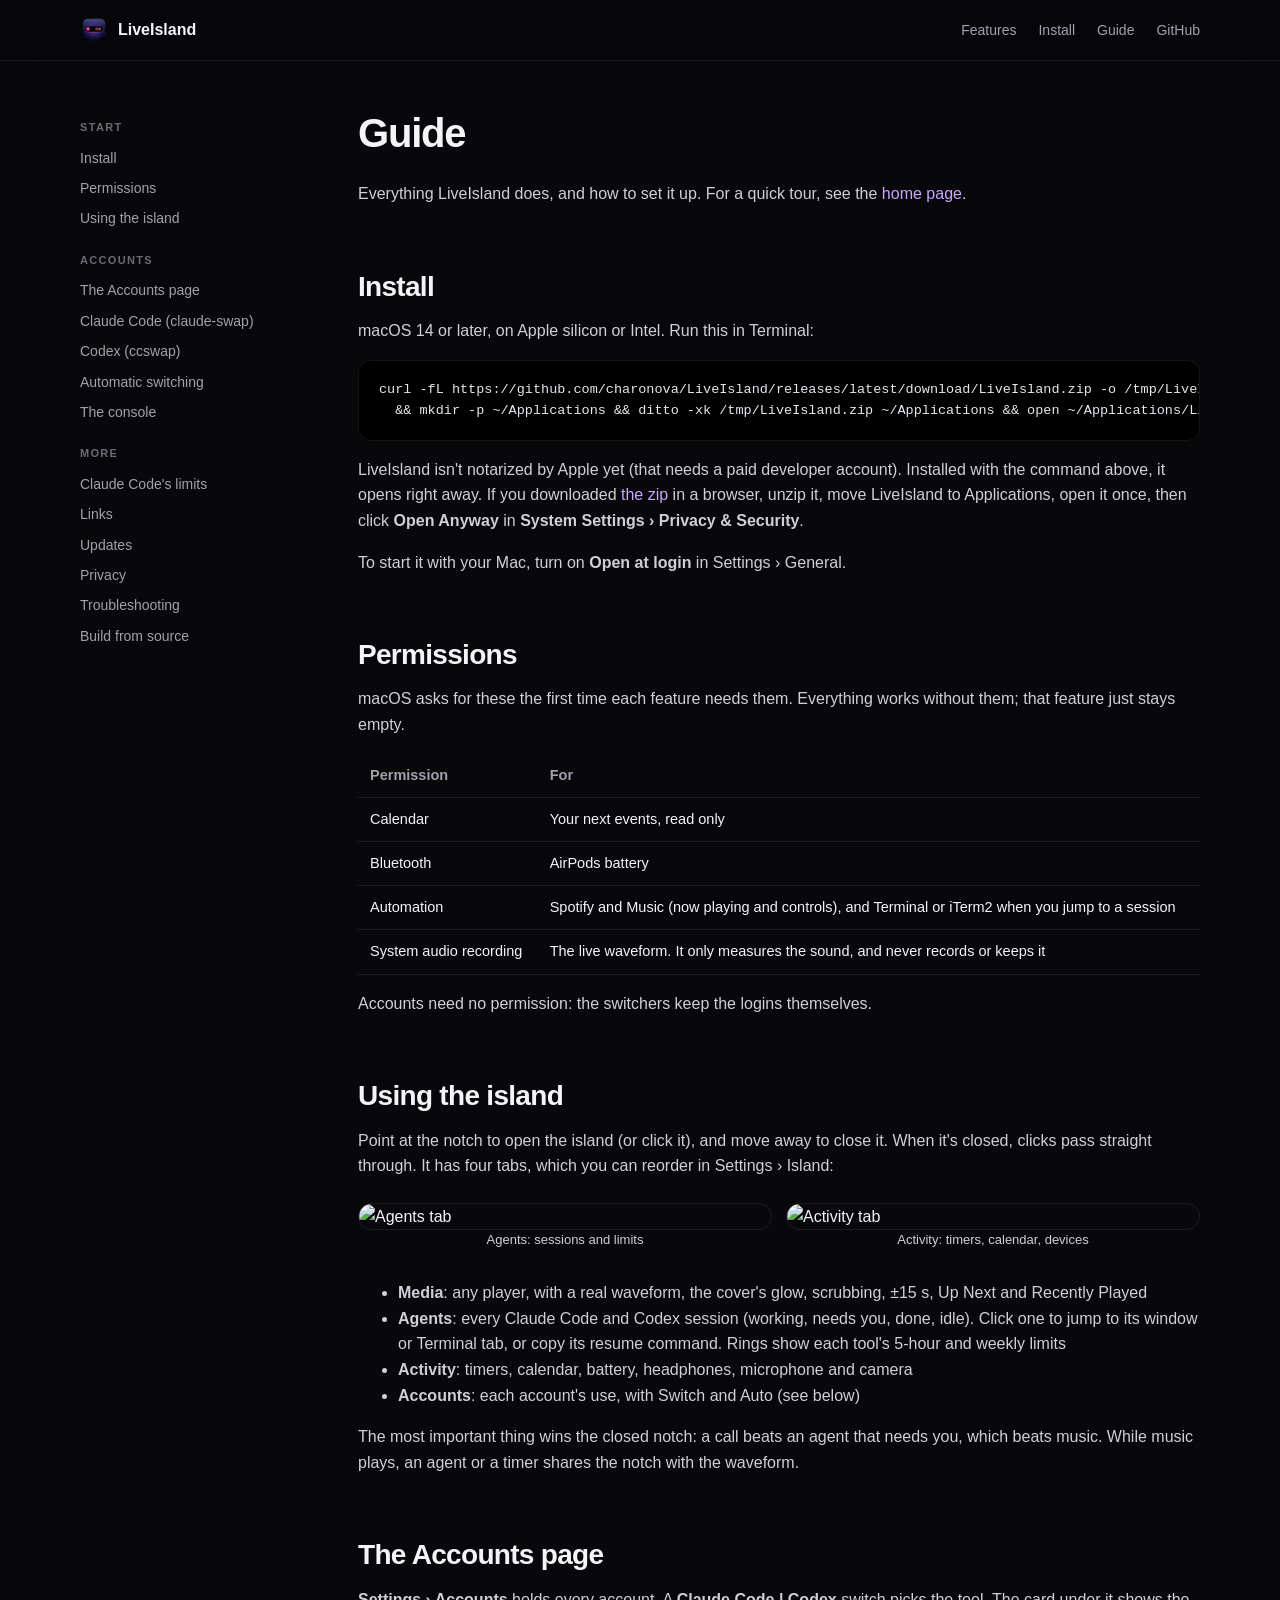
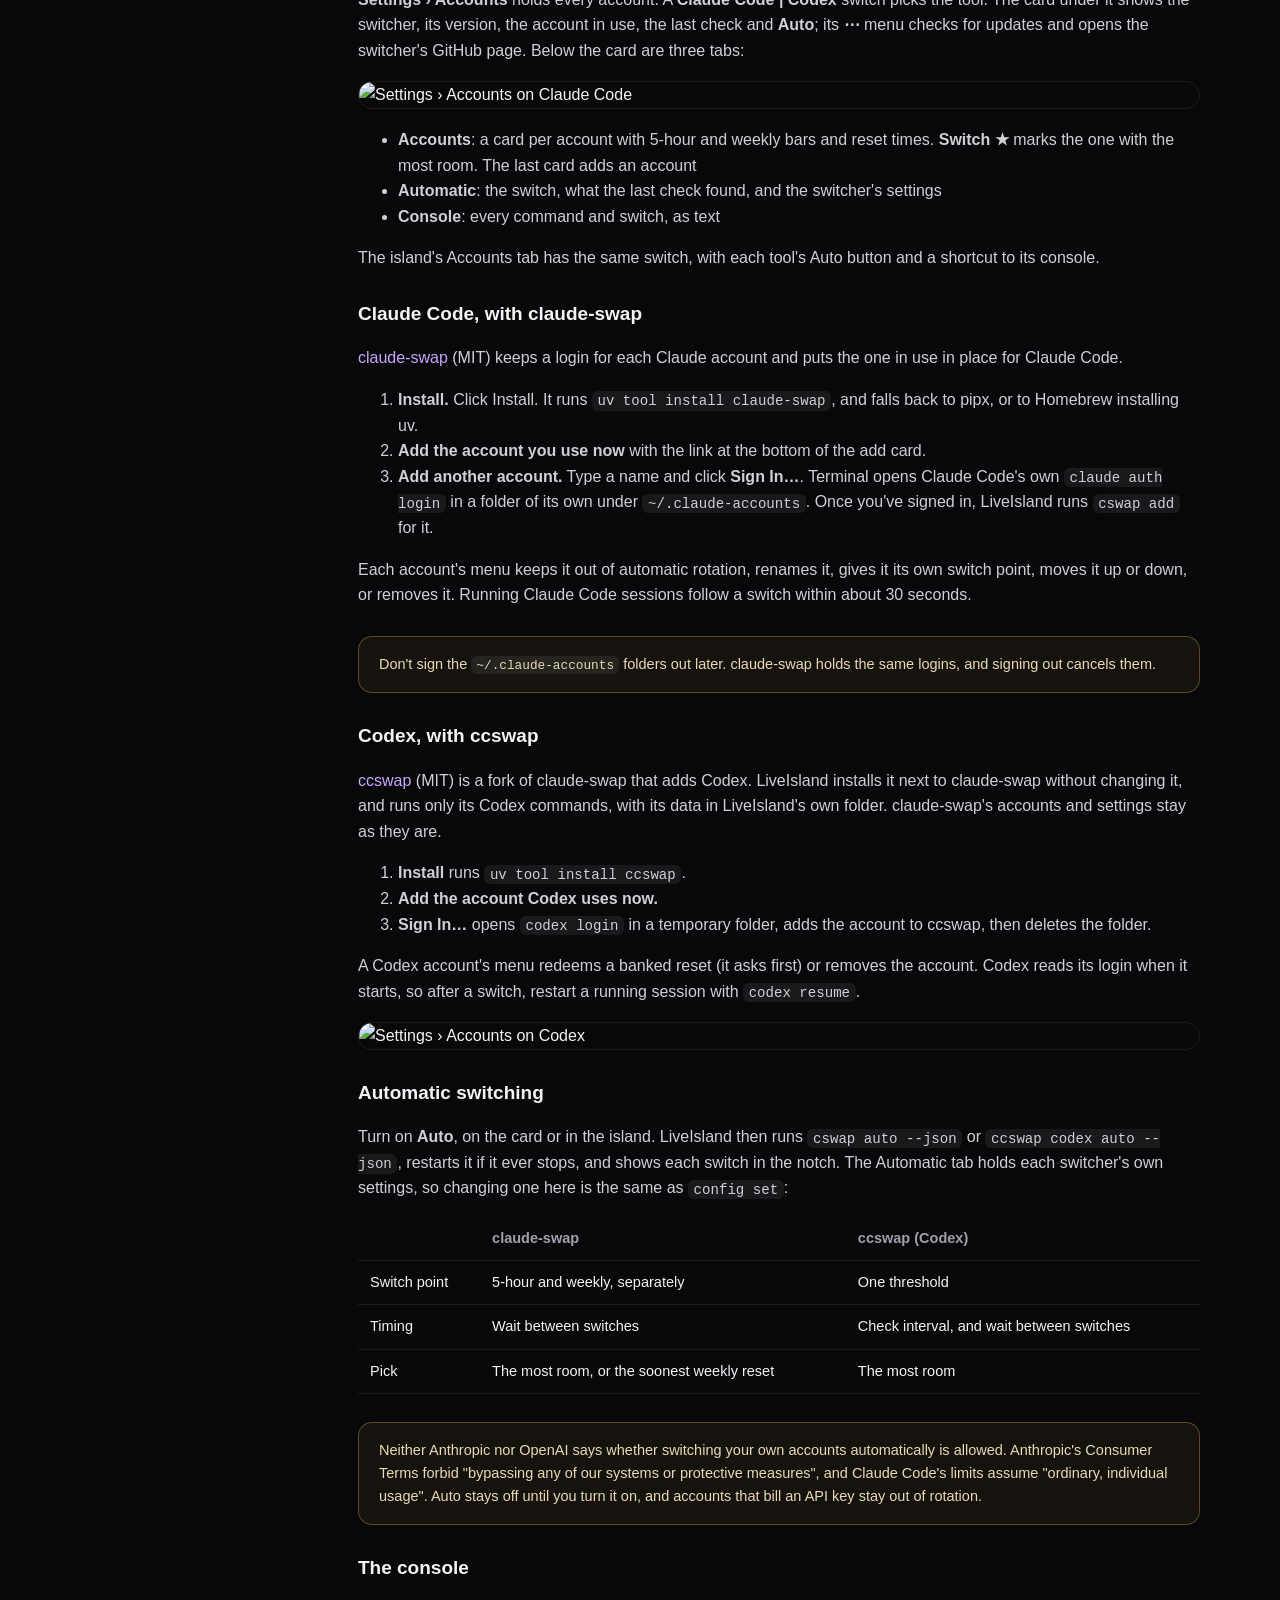
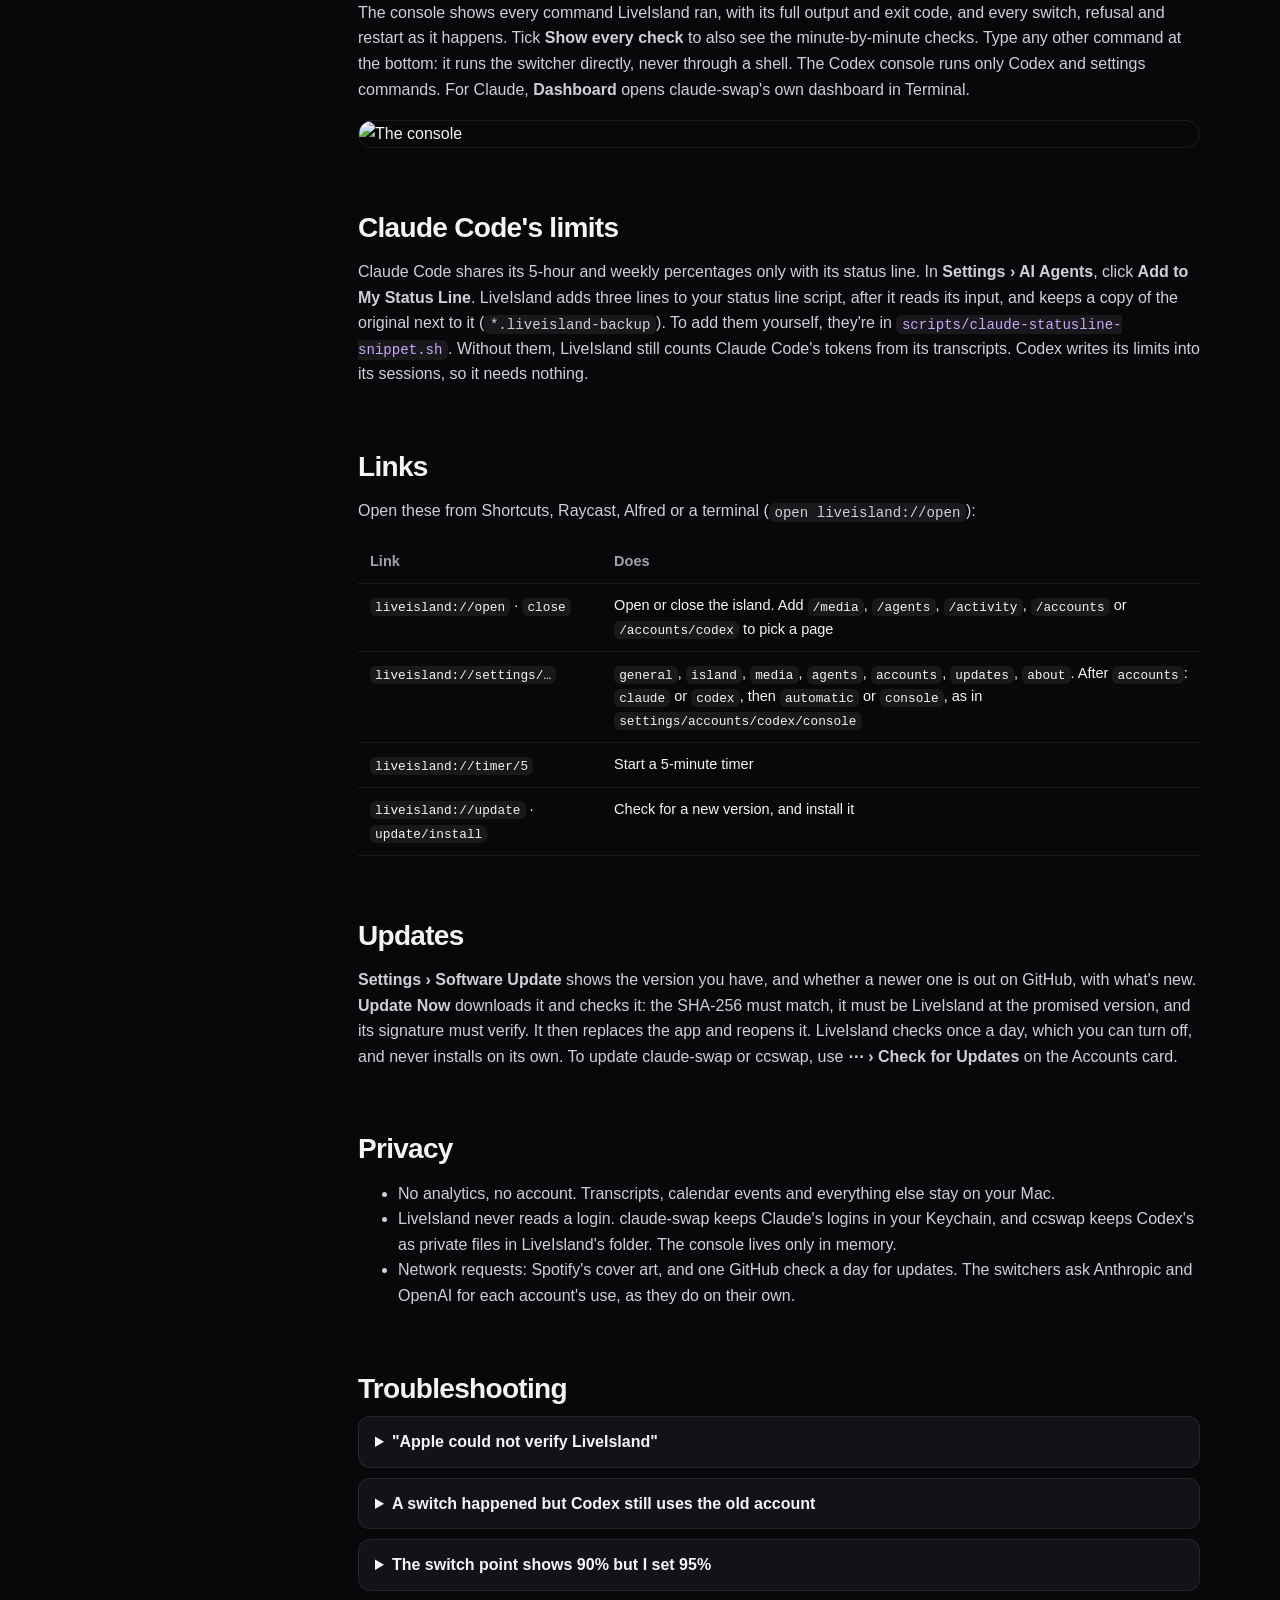
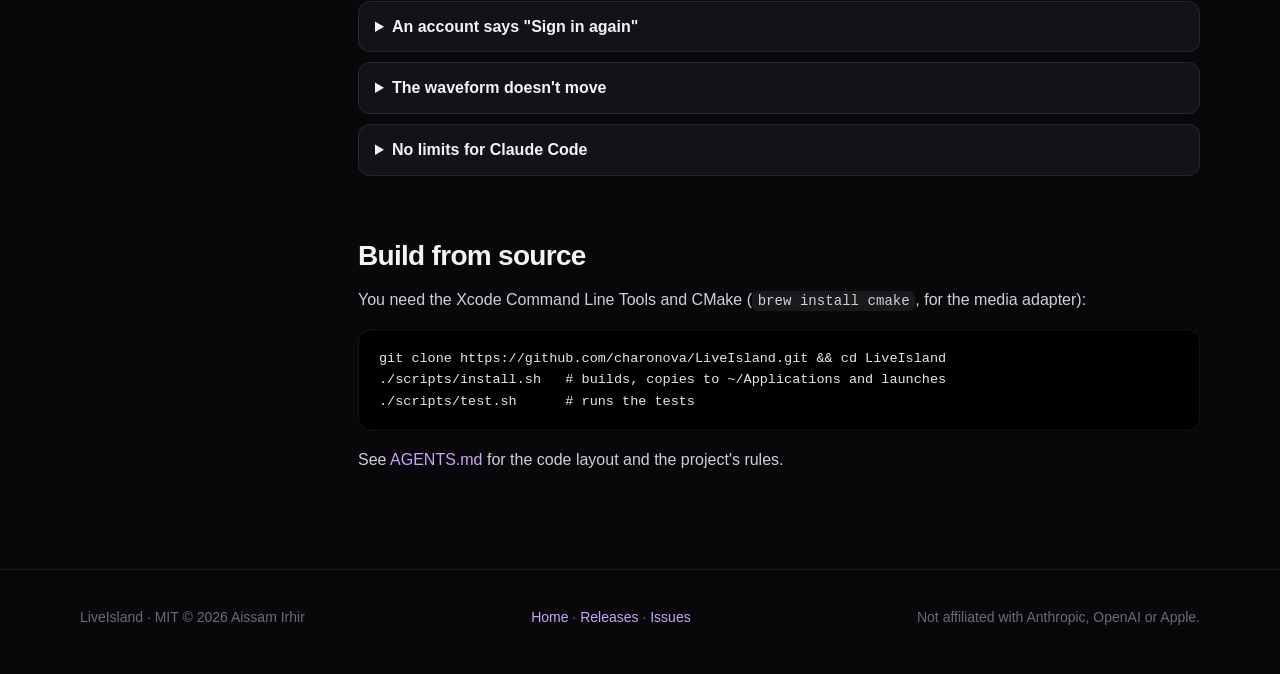
==== docs/guide.html @ f8785ca9 "docs: a GitHub Pages site, with a home page and a guide Co-Authored-By: Claude Opus 5.5 <noreply@ant" ====
<!doctype html>
<html lang="en">
<head>
  <meta charset="utf-8">
  <meta name="viewport" content="width=device-width, initial-scale=1">
  <title>LiveIsland guide</title>
  <meta name="description" content="How to install LiveIsland, add Claude Code and Codex accounts, switch automatically, and use the console, links and settings.">
  <link rel="icon" href="icon.png">
  <link rel="stylesheet" href="style.css">
</head>
<body>
  <nav class="nav">
    <div class="wrap">
      <a class="brand" href="./"><img src="icon.png" alt="">LiveIsland</a>
      <div class="links">
        <a href="./#features" class="hide-sm">Features</a>
        <a href="./#install">Install</a>
        <a href="guide.html">Guide</a>
        <a href="https://github.com/charonova/LiveIsland">GitHub</a>
      </div>
    </div>
  </nav>

  <div class="wrap guide">
    <aside class="toc">
      <strong>Start</strong>
      <a href="#install">Install</a>
      <a href="#permissions">Permissions</a>
      <a href="#island">Using the island</a>
      <strong>Accounts</strong>
      <a href="#accounts">The Accounts page</a>
      <a href="#claude">Claude Code (claude-swap)</a>
      <a href="#codex">Codex (ccswap)</a>
      <a href="#automatic">Automatic switching</a>
      <a href="#console">The console</a>
      <strong>More</strong>
      <a href="#limits">Claude Code's limits</a>
      <a href="#links">Links</a>
      <a href="#updates">Updates</a>
      <a href="#privacy">Privacy</a>
      <a href="#faq">Troubleshooting</a>
      <a href="#build">Build from source</a>
    </aside>

    <main class="doc">
      <h1>Guide</h1>
      <p>Everything LiveIsland does, and how to set it up. For a quick tour, see the <a href="./">home page</a>.</p>

      <h2 id="install">Install</h2>
      <p>macOS 14 or later, on Apple silicon or Intel. Run this in Terminal:</p>
      <div class="term">curl -fL https://github.com/charonova/LiveIsland/releases/latest/download/LiveIsland.zip -o /tmp/LiveIsland.zip \
  &amp;&amp; mkdir -p ~/Applications &amp;&amp; ditto -xk /tmp/LiveIsland.zip ~/Applications &amp;&amp; open ~/Applications/LiveIsland.app</div>
      <p>LiveIsland isn't notarized by Apple yet (that needs a paid developer account). Installed with the command above, it opens right away. If you downloaded <a href="https://github.com/charonova/LiveIsland/releases/latest">the zip</a> in a browser, unzip it, move LiveIsland to Applications, open it once, then click <b>Open Anyway</b> in <b>System Settings › Privacy &amp; Security</b>.</p>
      <p>To start it with your Mac, turn on <b>Open at login</b> in Settings › General.</p>

      <h2 id="permissions">Permissions</h2>
      <p>macOS asks for these the first time each feature needs them. Everything works without them; that feature just stays empty.</p>
      <table>
        <tr><th>Permission</th><th>For</th></tr>
        <tr><td>Calendar</td><td>Your next events, read only</td></tr>
        <tr><td>Bluetooth</td><td>AirPods battery</td></tr>
        <tr><td>Automation</td><td>Spotify and Music (now playing and controls), and Terminal or iTerm2 when you jump to a session</td></tr>
        <tr><td>System audio recording</td><td>The live waveform. It only measures the sound, and never records or keeps it</td></tr>
      </table>
      <p>Accounts need no permission: the switchers keep the logins themselves.</p>

      <h2 id="island">Using the island</h2>
      <p>Point at the notch to open the island (or click it), and move away to close it. When it's closed, clicks pass straight through. It has four tabs, which you can reorder in Settings › Island:</p>
      <div class="pair">
        <div><div class="shot"><img src="https://raw.githubusercontent.com/charonova/LiveIsland/main/demo/island-agents.png" alt="Agents tab"></div><p class="caption">Agents: sessions and limits</p></div>
        <div><div class="shot"><img src="https://raw.githubusercontent.com/charonova/LiveIsland/main/demo/island-activity.png" alt="Activity tab"></div><p class="caption">Activity: timers, calendar, devices</p></div>
      </div>
      <ul>
        <li><b>Media</b>: any player, with a real waveform, the cover's glow, scrubbing, ±15 s, Up Next and Recently Played</li>
        <li><b>Agents</b>: every Claude Code and Codex session (working, needs you, done, idle). Click one to jump to its window or Terminal tab, or copy its resume command. Rings show each tool's 5-hour and weekly limits</li>
        <li><b>Activity</b>: timers, calendar, battery, headphones, microphone and camera</li>
        <li><b>Accounts</b>: each account's use, with Switch and Auto (see below)</li>
      </ul>
      <p>The most important thing wins the closed notch: a call beats an agent that needs you, which beats music. While music plays, an agent or a timer shares the notch with the waveform.</p>

      <h2 id="accounts">The Accounts page</h2>
      <p><b>Settings › Accounts</b> holds every account. A <b>Claude Code | Codex</b> switch picks the tool. The card under it shows the switcher, its version, the account in use, the last check and <b>Auto</b>; its <b>⋯</b> menu checks for updates and opens the switcher's GitHub page. Below the card are three tabs:</p>
      <div class="shot"><img src="https://raw.githubusercontent.com/charonova/LiveIsland/main/demo/settings-accounts.png" alt="Settings › Accounts on Claude Code"></div>
      <ul>
        <li><b>Accounts</b>: a card per account with 5-hour and weekly bars and reset times. <b>Switch ★</b> marks the one with the most room. The last card adds an account</li>
        <li><b>Automatic</b>: the switch, what the last check found, and the switcher's settings</li>
        <li><b>Console</b>: every command and switch, as text</li>
      </ul>
      <p>The island's Accounts tab has the same switch, with each tool's Auto button and a shortcut to its console.</p>

      <h3 id="claude">Claude Code, with claude-swap</h3>
      <p><a href="https://github.com/realiti4/claude-swap">claude-swap</a> (MIT) keeps a login for each Claude account and puts the one in use in place for Claude Code.</p>
      <ol>
        <li><b>Install.</b> Click Install. It runs <code>uv tool install claude-swap</code>, and falls back to pipx, or to Homebrew installing uv.</li>
        <li><b>Add the account you use now</b> with the link at the bottom of the add card.</li>
        <li><b>Add another account.</b> Type a name and click <b>Sign In…</b>. Terminal opens Claude Code's own <code>claude auth login</code> in a folder of its own under <code>~/.claude-accounts</code>. Once you've signed in, LiveIsland runs <code>cswap add</code> for it.</li>
      </ol>
      <p>Each account's menu keeps it out of automatic rotation, renames it, gives it its own switch point, moves it up or down, or removes it. Running Claude Code sessions follow a switch within about 30 seconds.</p>
      <div class="callout">Don't sign the <code>~/.claude-accounts</code> folders out later. claude-swap holds the same logins, and signing out cancels them.</div>

      <h3 id="codex">Codex, with ccswap</h3>
      <p><a href="https://github.com/errhythm/ccswap">ccswap</a> (MIT) is a fork of claude-swap that adds Codex. LiveIsland installs it next to claude-swap without changing it, and runs only its Codex commands, with its data in LiveIsland's own folder. claude-swap's accounts and settings stay as they are.</p>
      <ol>
        <li><b>Install</b> runs <code>uv tool install ccswap</code>.</li>
        <li><b>Add the account Codex uses now.</b></li>
        <li><b>Sign In…</b> opens <code>codex login</code> in a temporary folder, adds the account to ccswap, then deletes the folder.</li>
      </ol>
      <p>A Codex account's menu redeems a banked reset (it asks first) or removes the account. Codex reads its login when it starts, so after a switch, restart a running session with <code>codex resume</code>.</p>
      <div class="shot"><img src="https://raw.githubusercontent.com/charonova/LiveIsland/main/demo/settings-codex.png" alt="Settings › Accounts on Codex"></div>

      <h3 id="automatic">Automatic switching</h3>
      <p>Turn on <b>Auto</b>, on the card or in the island. LiveIsland then runs <code>cswap auto --json</code> or <code>ccswap codex auto --json</code>, restarts it if it ever stops, and shows each switch in the notch. The Automatic tab holds each switcher's own settings, so changing one here is the same as <code>config set</code>:</p>
      <table>
        <tr><th></th><th>claude-swap</th><th>ccswap (Codex)</th></tr>
        <tr><td>Switch point</td><td>5-hour and weekly, separately</td><td>One threshold</td></tr>
        <tr><td>Timing</td><td>Wait between switches</td><td>Check interval, and wait between switches</td></tr>
        <tr><td>Pick</td><td>The most room, or the soonest weekly reset</td><td>The most room</td></tr>
      </table>
      <div class="callout">Neither Anthropic nor OpenAI says whether switching your own accounts automatically is allowed. Anthropic's Consumer Terms forbid "bypassing any of our systems or protective measures", and Claude Code's limits assume "ordinary, individual usage". Auto stays off until you turn it on, and accounts that bill an API key stay out of rotation.</div>

      <h3 id="console">The console</h3>
      <p>The console shows every command LiveIsland ran, with its full output and exit code, and every switch, refusal and restart as it happens. Tick <b>Show every check</b> to also see the minute-by-minute checks. Type any other command at the bottom: it runs the switcher directly, never through a shell. The Codex console runs only Codex and settings commands. For Claude, <b>Dashboard</b> opens claude-swap's own dashboard in Terminal.</p>
      <div class="shot"><img src="https://raw.githubusercontent.com/charonova/LiveIsland/main/demo/console.png" alt="The console"></div>

      <h2 id="limits">Claude Code's limits</h2>
      <p>Claude Code shares its 5-hour and weekly percentages only with its status line. In <b>Settings › AI Agents</b>, click <b>Add to My Status Line</b>. LiveIsland adds three lines to your status line script, after it reads its input, and keeps a copy of the original next to it (<code>*.liveisland-backup</code>). To add them yourself, they're in <a href="https://github.com/charonova/LiveIsland/blob/main/scripts/claude-statusline-snippet.sh"><code>scripts/claude-statusline-snippet.sh</code></a>. Without them, LiveIsland still counts Claude Code's tokens from its transcripts. Codex writes its limits into its sessions, so it needs nothing.</p>

      <h2 id="links">Links</h2>
      <p>Open these from Shortcuts, Raycast, Alfred or a terminal (<code>open liveisland://open</code>):</p>
      <table>
        <tr><th>Link</th><th>Does</th></tr>
        <tr><td><code>liveisland://open</code> · <code>close</code></td><td>Open or close the island. Add <code>/media</code>, <code>/agents</code>, <code>/activity</code>, <code>/accounts</code> or <code>/accounts/codex</code> to pick a page</td></tr>
        <tr><td><code>liveisland://settings/…</code></td><td><code>general</code>, <code>island</code>, <code>media</code>, <code>agents</code>, <code>accounts</code>, <code>updates</code>, <code>about</code>. After <code>accounts</code>: <code>claude</code> or <code>codex</code>, then <code>automatic</code> or <code>console</code>, as in <code>settings/accounts/codex/console</code></td></tr>
        <tr><td><code>liveisland://timer/5</code></td><td>Start a 5-minute timer</td></tr>
        <tr><td><code>liveisland://update</code> · <code>update/install</code></td><td>Check for a new version, and install it</td></tr>
      </table>

      <h2 id="updates">Updates</h2>
      <p><b>Settings › Software Update</b> shows the version you have, and whether a newer one is out on GitHub, with what's new. <b>Update Now</b> downloads it and checks it: the SHA-256 must match, it must be LiveIsland at the promised version, and its signature must verify. It then replaces the app and reopens it. LiveIsland checks once a day, which you can turn off, and never installs on its own. To update claude-swap or ccswap, use <b>⋯ › Check for Updates</b> on the Accounts card.</p>

      <h2 id="privacy">Privacy</h2>
      <ul>
        <li>No analytics, no account. Transcripts, calendar events and everything else stay on your Mac.</li>
        <li>LiveIsland never reads a login. claude-swap keeps Claude's logins in your Keychain, and ccswap keeps Codex's as private files in LiveIsland's folder. The console lives only in memory.</li>
        <li>Network requests: Spotify's cover art, and one GitHub check a day for updates. The switchers ask Anthropic and OpenAI for each account's use, as they do on their own.</li>
      </ul>

      <h2 id="faq">Troubleshooting</h2>
      <details><summary>"Apple could not verify LiveIsland"</summary><p>It isn't notarized yet. Open it once, then click <b>Open Anyway</b> in System Settings › Privacy &amp; Security, or install it with the Terminal command above.</p></details>
      <details><summary>A switch happened but Codex still uses the old account</summary><p>Codex reads its login only when it starts. Restart the session with <code>codex resume</code>.</p></details>
      <details><summary>The switch point shows 90% but I set 95%</summary><p>claude-swap and ccswap keep separate settings. Set each one on its own Automatic tab.</p></details>
      <details><summary>An account says "Sign in again"</summary><p>Its saved login stopped working. Remove it, then add it again with <b>Sign In…</b>. Avoid <code>claude auth logout</code> and <code>codex logout</code> on accounts a switcher holds.</p></details>
      <details><summary>The waveform doesn't move</summary><p>Allow System audio recording when macOS asks; a new build may ask again. Without it, the island shows an animated symbol. You can turn the waveform off in Settings › Media.</p></details>
      <details><summary>No limits for Claude Code</summary><p>Add LiveIsland's lines to your status line (see <a href="#limits">Claude Code's limits</a>). The numbers appear after Claude Code's next reply.</p></details>

      <h2 id="build">Build from source</h2>
      <p>You need the Xcode Command Line Tools and CMake (<code>brew install cmake</code>, for the media adapter):</p>
      <div class="term">git clone https://github.com/charonova/LiveIsland.git &amp;&amp; cd LiveIsland
./scripts/install.sh   # builds, copies to ~/Applications and launches
./scripts/test.sh      # runs the tests</div>
      <p>See <a href="https://github.com/charonova/LiveIsland/blob/main/AGENTS.md">AGENTS.md</a> for the code layout and the project's rules.</p>
    </main>
  </div>

  <footer>
    <div class="wrap">
      <span>LiveIsland · MIT © 2026 Aissam Irhir</span>
      <span><a href="./">Home</a> · <a href="https://github.com/charonova/LiveIsland/releases">Releases</a> · <a href="https://github.com/charonova/LiveIsland/issues">Issues</a></span>
      <span>Not affiliated with Anthropic, OpenAI or Apple.</span>
    </div>
  </footer>
</body>
</html>
---- docs/style.css ----
:root {
  --bg: #08080b;
  --panel: #121218;
  --panel-2: #191921;
  --line: rgba(255, 255, 255, 0.08);
  --text: #f4f4f7;
  --muted: #a1a1ad;
  --faint: #6b6b78;
  --claude: #e08a5f;
  --codex: #7cc4f2;
  --green: #4cd97b;
  --accent: linear-gradient(100deg, #b46cff 0%, #ff5fa2 50%, #ff9a4d 100%);
  --radius: 18px;
  --mono: ui-monospace, "SF Mono", SFMono-Regular, Menlo, monospace;
}

* { box-sizing: border-box; }
html { scroll-behavior: smooth; }
body {
  margin: 0;
  background: var(--bg);
  color: var(--text);
  font: 16px/1.6 -apple-system, BlinkMacSystemFont, "SF Pro Text", "Inter", "Segoe UI", sans-serif;
  -webkit-font-smoothing: antialiased;
}
a { color: #c8a6ff; text-decoration: none; }
a:hover { text-decoration: underline; }
img { max-width: 100%; display: block; }
code { font-family: var(--mono); font-size: 0.88em; background: rgba(255, 255, 255, 0.07); padding: 0.12em 0.4em; border-radius: 6px; }

.wrap { width: min(1120px, 100% - 40px); margin: 0 auto; }

/* Top bar */
.nav {
  position: sticky; top: 0; z-index: 10;
  backdrop-filter: saturate(160%) blur(18px);
  background: rgba(8, 8, 11, 0.72);
  border-bottom: 1px solid var(--line);
}
.nav .wrap { display: flex; align-items: center; gap: 24px; height: 60px; }
.brand { display: flex; align-items: center; gap: 10px; color: var(--text); font-weight: 700; }
.brand img { width: 28px; height: 28px; border-radius: 7px; }
.nav .links { display: flex; gap: 22px; margin-left: auto; font-size: 14px; }
.nav .links a { color: var(--muted); }
.nav .links a:hover { color: var(--text); text-decoration: none; }

/* Buttons */
.btn {
  display: inline-flex; align-items: center; gap: 8px;
  padding: 12px 20px; border-radius: 999px; font-weight: 600; font-size: 15px;
  border: 1px solid var(--line); color: var(--text); background: var(--panel-2);
}
.btn:hover { text-decoration: none; background: #22222c; }
.btn.primary { background: var(--accent); border: 0; color: #fff; box-shadow: 0 8px 30px rgba(255, 95, 162, 0.25); }
.btn.primary:hover { filter: brightness(1.08); }

/* Hero */
.hero { padding: 72px 0 40px; text-align: center; position: relative; overflow: hidden; }
.hero::before {
  content: ""; position: absolute; inset: -200px 0 auto; height: 600px; z-index: -1;
  background: radial-gradient(600px 300px at 50% 30%, rgba(180, 108, 255, 0.25), transparent 70%),
              radial-gradient(500px 260px at 70% 40%, rgba(255, 154, 77, 0.14), transparent 70%);
}
.notch {
  width: 260px; height: 40px; margin: 0 auto 36px; border-radius: 0 0 22px 22px; background: #000;
  display: flex; align-items: center; justify-content: space-between; padding: 0 16px;
  box-shadow: 0 0 0 1px rgba(255, 255, 255, 0.06), 0 20px 50px rgba(180, 108, 255, 0.25);
}
.notch .spark { color: var(--claude); font-size: 18px; }
.notch .wave { display: flex; gap: 3px; align-items: center; height: 18px; }
.notch .wave i { width: 3px; border-radius: 2px; background: #ff5fa2; animation: wave 1.1s ease-in-out infinite; }
.notch .wave i:nth-child(2) { animation-delay: .15s; } .notch .wave i:nth-child(3) { animation-delay: .3s; }
.notch .wave i:nth-child(4) { animation-delay: .45s; } .notch .wave i:nth-child(5) { animation-delay: .6s; }
@keyframes wave { 0%, 100% { height: 5px; } 50% { height: 18px; } }
@media (prefers-reduced-motion: reduce) { .notch .wave i { animation: none; height: 12px; } }

.hero h1 { font-size: clamp(38px, 6vw, 68px); line-height: 1.04; letter-spacing: -0.035em; margin: 0 0 18px; }
.hero h1 .grad { background: var(--accent); -webkit-background-clip: text; background-clip: text; color: transparent; }
.hero p.lead { font-size: clamp(17px, 2vw, 20px); color: var(--muted); max-width: 680px; margin: 0 auto 28px; }
.cta { display: flex; gap: 12px; justify-content: center; flex-wrap: wrap; }
.meta { margin-top: 16px; color: var(--faint); font-size: 13px; }
.shot-hero {
  margin: 52px auto 0; max-width: 900px; border-radius: 22px; overflow: hidden;
  border: 1px solid var(--line); box-shadow: 0 40px 120px rgba(0, 0, 0, 0.6), 0 0 80px rgba(180, 108, 255, 0.12);
}

/* Sections */
section { padding: 72px 0; }
.eyebrow { text-transform: uppercase; letter-spacing: 0.14em; font-size: 12px; font-weight: 700; color: #c8a6ff; }
h2 { font-size: clamp(28px, 4vw, 42px); letter-spacing: -0.025em; line-height: 1.12; margin: 8px 0 16px; }
.sub { color: var(--muted); max-width: 700px; font-size: 17px; }

/* Problem → solution */
.compare { display: grid; grid-template-columns: 1fr 1fr; gap: 16px; margin-top: 32px; }
.card { background: var(--panel); border: 1px solid var(--line); border-radius: var(--radius); padding: 24px; }
.card h3 { margin: 0 0 12px; font-size: 18px; }
.card.bad h3 { color: #ff8a80; }
.card.good { border-color: rgba(76, 217, 123, 0.3); background: linear-gradient(180deg, rgba(76, 217, 123, 0.07), var(--panel)); }
.card.good h3 { color: var(--green); }
.card ul { margin: 0; padding-left: 18px; color: var(--muted); }
.card li { margin: 6px 0; }
.quote {
  font-family: var(--mono); font-size: 15px; background: #000; border: 1px solid var(--line);
  border-radius: 12px; padding: 14px 18px; color: #ffb4a8; margin: 24px 0 0; display: inline-block;
}

/* Steps */
.steps { display: grid; grid-template-columns: repeat(3, 1fr); gap: 16px; margin-top: 32px; counter-reset: step; }
.step { counter-increment: step; }
.step::before {
  content: counter(step); display: grid; place-items: center; width: 34px; height: 34px; border-radius: 50%;
  background: var(--accent); color: #fff; font-weight: 800; margin-bottom: 14px;
}
.step h3 { margin: 0 0 6px; font-size: 17px; }
.step p { margin: 0; color: var(--muted); font-size: 15px; }

/* Install box */
.install { margin-top: 28px; }
.term {
  position: relative; background: #000; border: 1px solid var(--line); border-radius: 14px;
  padding: 18px 56px 18px 20px; font-family: var(--mono); font-size: 13.5px; color: #e6e6ee; overflow-x: auto; white-space: pre;
}
.term .copy {
  position: absolute; top: 10px; right: 10px; border: 1px solid var(--line); background: var(--panel-2);
  color: var(--muted); border-radius: 8px; padding: 6px 10px; font-size: 12px; cursor: pointer;
}
.term .copy:hover { color: var(--text); }
.note { color: var(--faint); font-size: 14px; margin-top: 12px; }

/* Feature rows */
.feature { display: grid; grid-template-columns: 1.05fr 1fr; gap: 48px; align-items: center; margin-top: 56px; }
.feature.flip { grid-template-columns: 1fr 1.05fr; }
.feature.flip .text { order: 2; }
.feature .shot { border-radius: 18px; overflow: hidden; border: 1px solid var(--line); box-shadow: 0 30px 80px rgba(0, 0, 0, 0.5); }
.feature h3 { font-size: 26px; letter-spacing: -0.02em; margin: 6px 0 12px; }
.feature p { color: var(--muted); margin: 0 0 14px; }
.feature ul { margin: 0; padding-left: 18px; color: var(--muted); }
.feature li { margin: 6px 0; }
.tag { display: inline-block; font-size: 12px; font-weight: 700; padding: 3px 10px; border-radius: 999px; }
.tag.claude { color: var(--claude); background: rgba(224, 138, 95, 0.14); }
.tag.codex { color: var(--codex); background: rgba(124, 196, 242, 0.14); }
.tag.green { color: var(--green); background: rgba(76, 217, 123, 0.12); }

/* Grid of small cards */
.grid { display: grid; grid-template-columns: repeat(3, 1fr); gap: 16px; margin-top: 32px; }
.grid .card p { margin: 0; color: var(--muted); font-size: 15px; }
.grid .card .icon { font-size: 22px; margin-bottom: 10px; }

.callout {
  border: 1px solid rgba(255, 196, 77, 0.3); background: rgba(255, 196, 77, 0.06); border-radius: 14px;
  padding: 16px 20px; color: #e8d9b5; font-size: 14.5px; margin-top: 28px;
}

/* Footer */
footer { border-top: 1px solid var(--line); padding: 36px 0 48px; color: var(--faint); font-size: 14px; }
footer .wrap { display: flex; gap: 20px; flex-wrap: wrap; justify-content: space-between; }

/* Guide */
.guide { display: grid; grid-template-columns: 230px 1fr; gap: 48px; padding: 40px 0 80px; }
.toc { position: sticky; top: 84px; align-self: start; font-size: 14px; }
.toc strong { display: block; color: var(--faint); text-transform: uppercase; letter-spacing: .12em; font-size: 11px; margin: 18px 0 6px; }
.toc a { display: block; color: var(--muted); padding: 4px 0; }
.toc a:hover { color: var(--text); text-decoration: none; }
.doc { min-width: 0; }
.doc h1 { font-size: 40px; letter-spacing: -0.03em; margin: 0 0 10px; }
.doc h2 { font-size: 28px; margin: 56px 0 12px; padding-top: 8px; scroll-margin-top: 80px; }
.doc h3 { font-size: 19px; margin: 28px 0 8px; scroll-margin-top: 80px; }
.doc p, .doc li { color: #cfcfd8; }
.doc table { width: 100%; border-collapse: collapse; margin: 16px 0; font-size: 14.5px; }
.doc th, .doc td { text-align: left; padding: 10px 12px; border-bottom: 1px solid var(--line); vertical-align: top; }
.doc th { color: var(--muted); font-weight: 600; }
.doc .shot { border-radius: 14px; overflow: hidden; border: 1px solid var(--line); margin: 18px 0; }
.doc .pair { display: grid; grid-template-columns: 1fr 1fr; gap: 14px; }
.doc .pair .shot { margin: 8px 0; }
.caption { color: var(--faint); font-size: 13px; text-align: center; margin-top: -8px; }
details { background: var(--panel); border: 1px solid var(--line); border-radius: 12px; padding: 12px 16px; margin: 10px 0; }
details summary { cursor: pointer; font-weight: 600; }
details p { margin: 10px 0 2px; }

@media (max-width: 860px) {
  .compare, .steps, .grid, .feature, .feature.flip, .doc .pair { grid-template-columns: 1fr; }
  .feature.flip .text { order: 0; }
  .guide { grid-template-columns: 1fr; }
  .toc { position: static; }
  .nav .links a.hide-sm { display: none; }
}
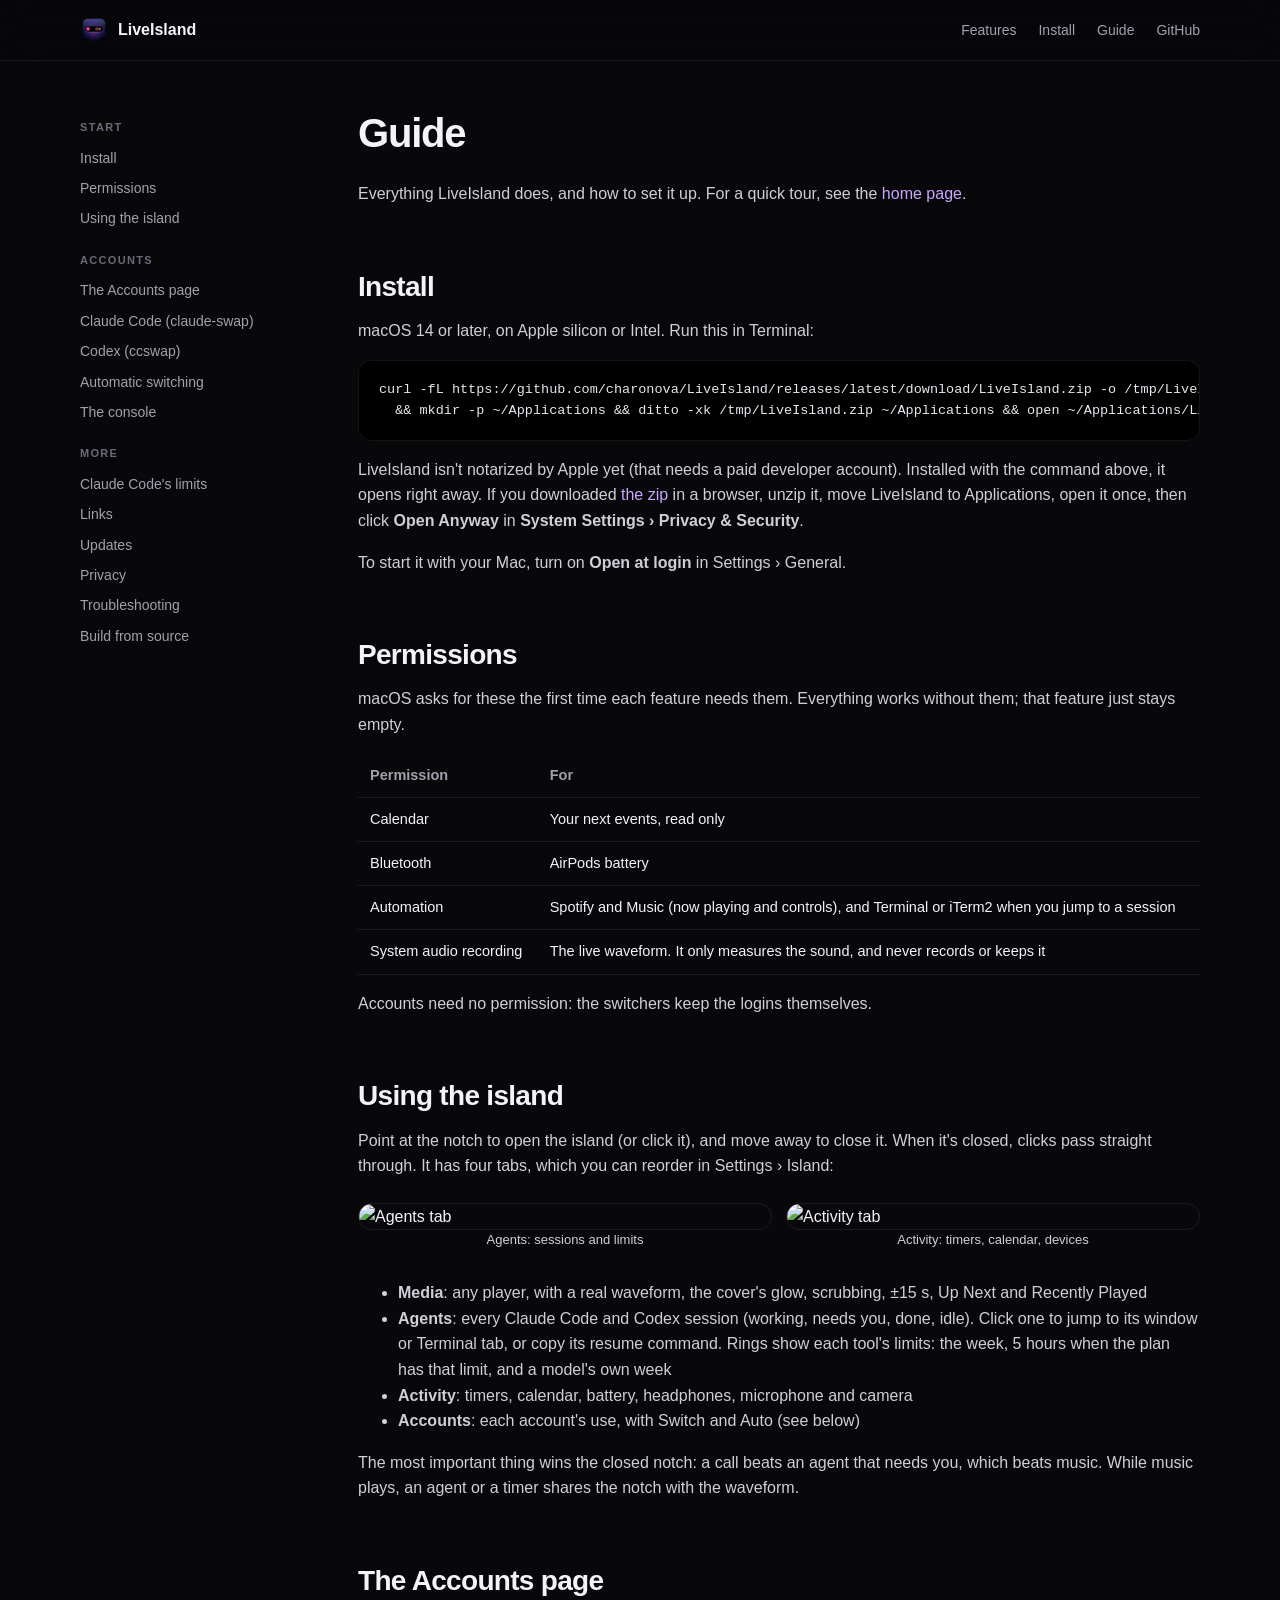
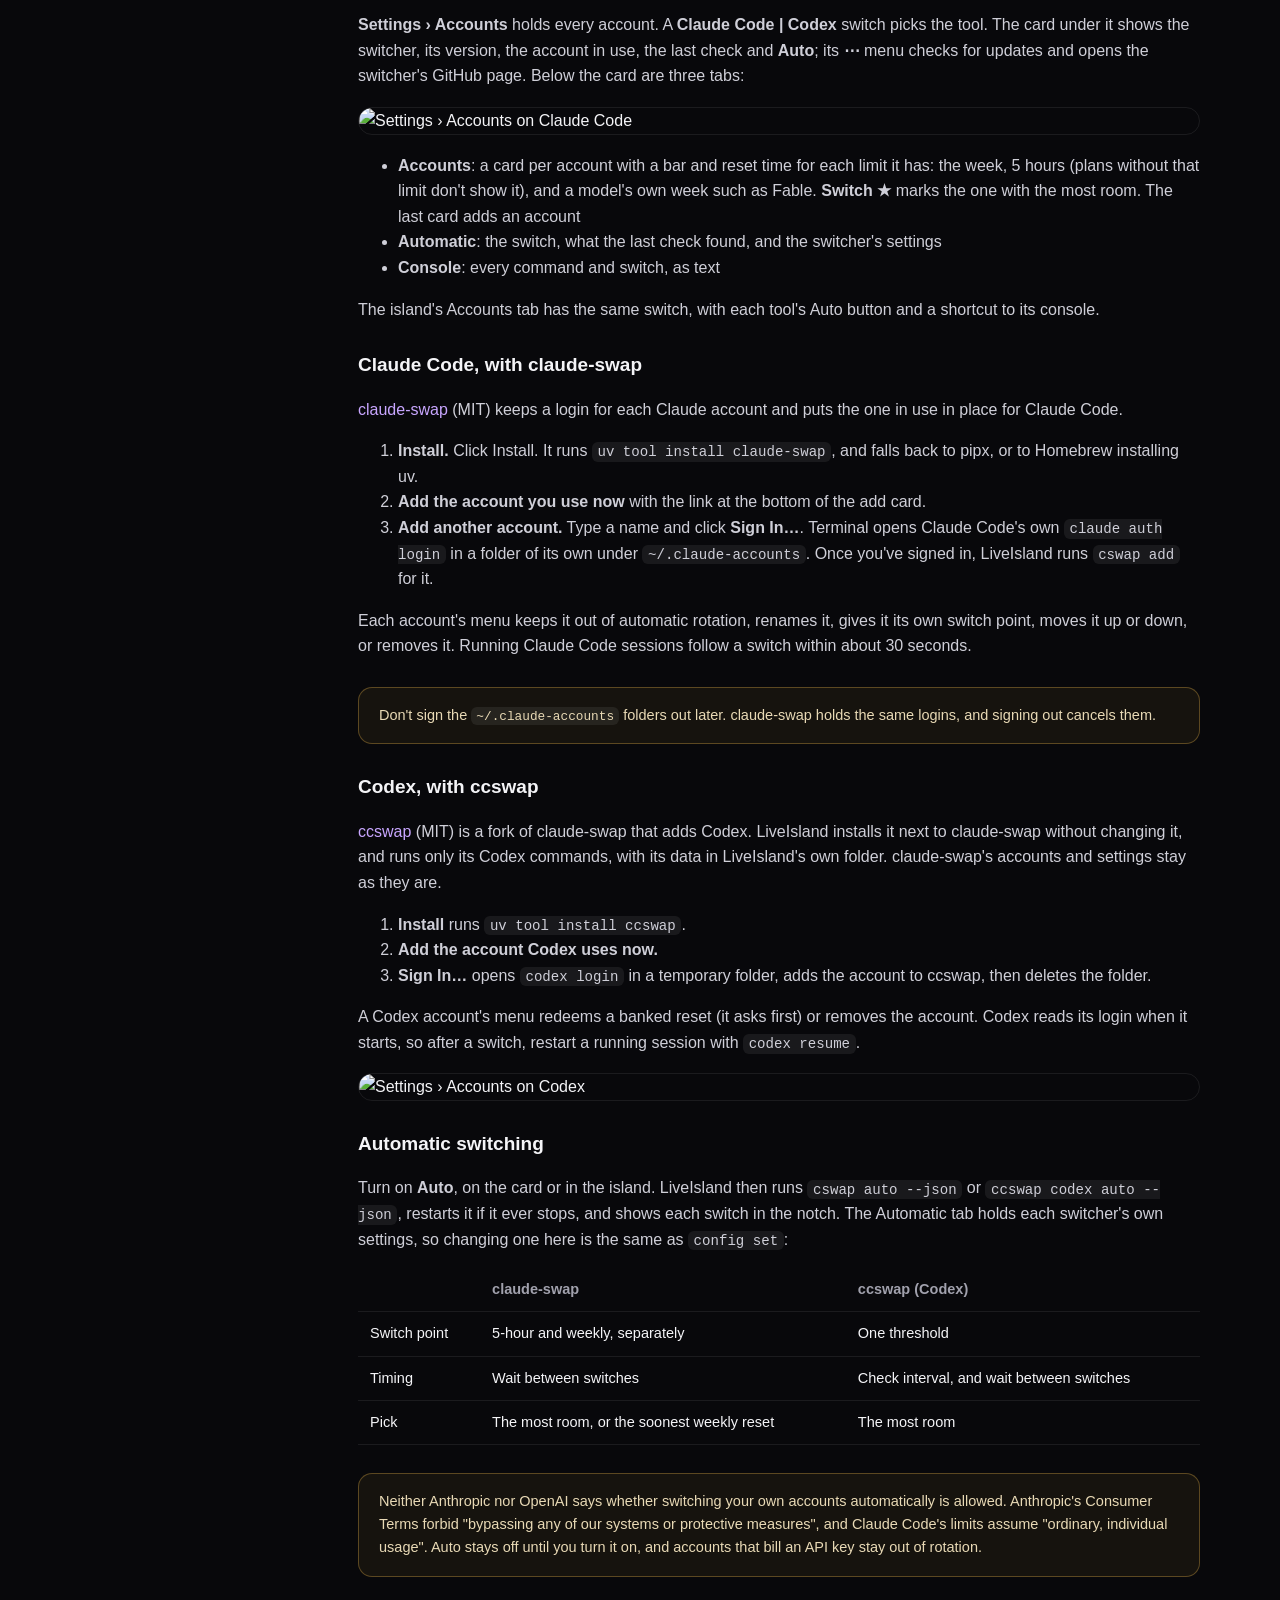
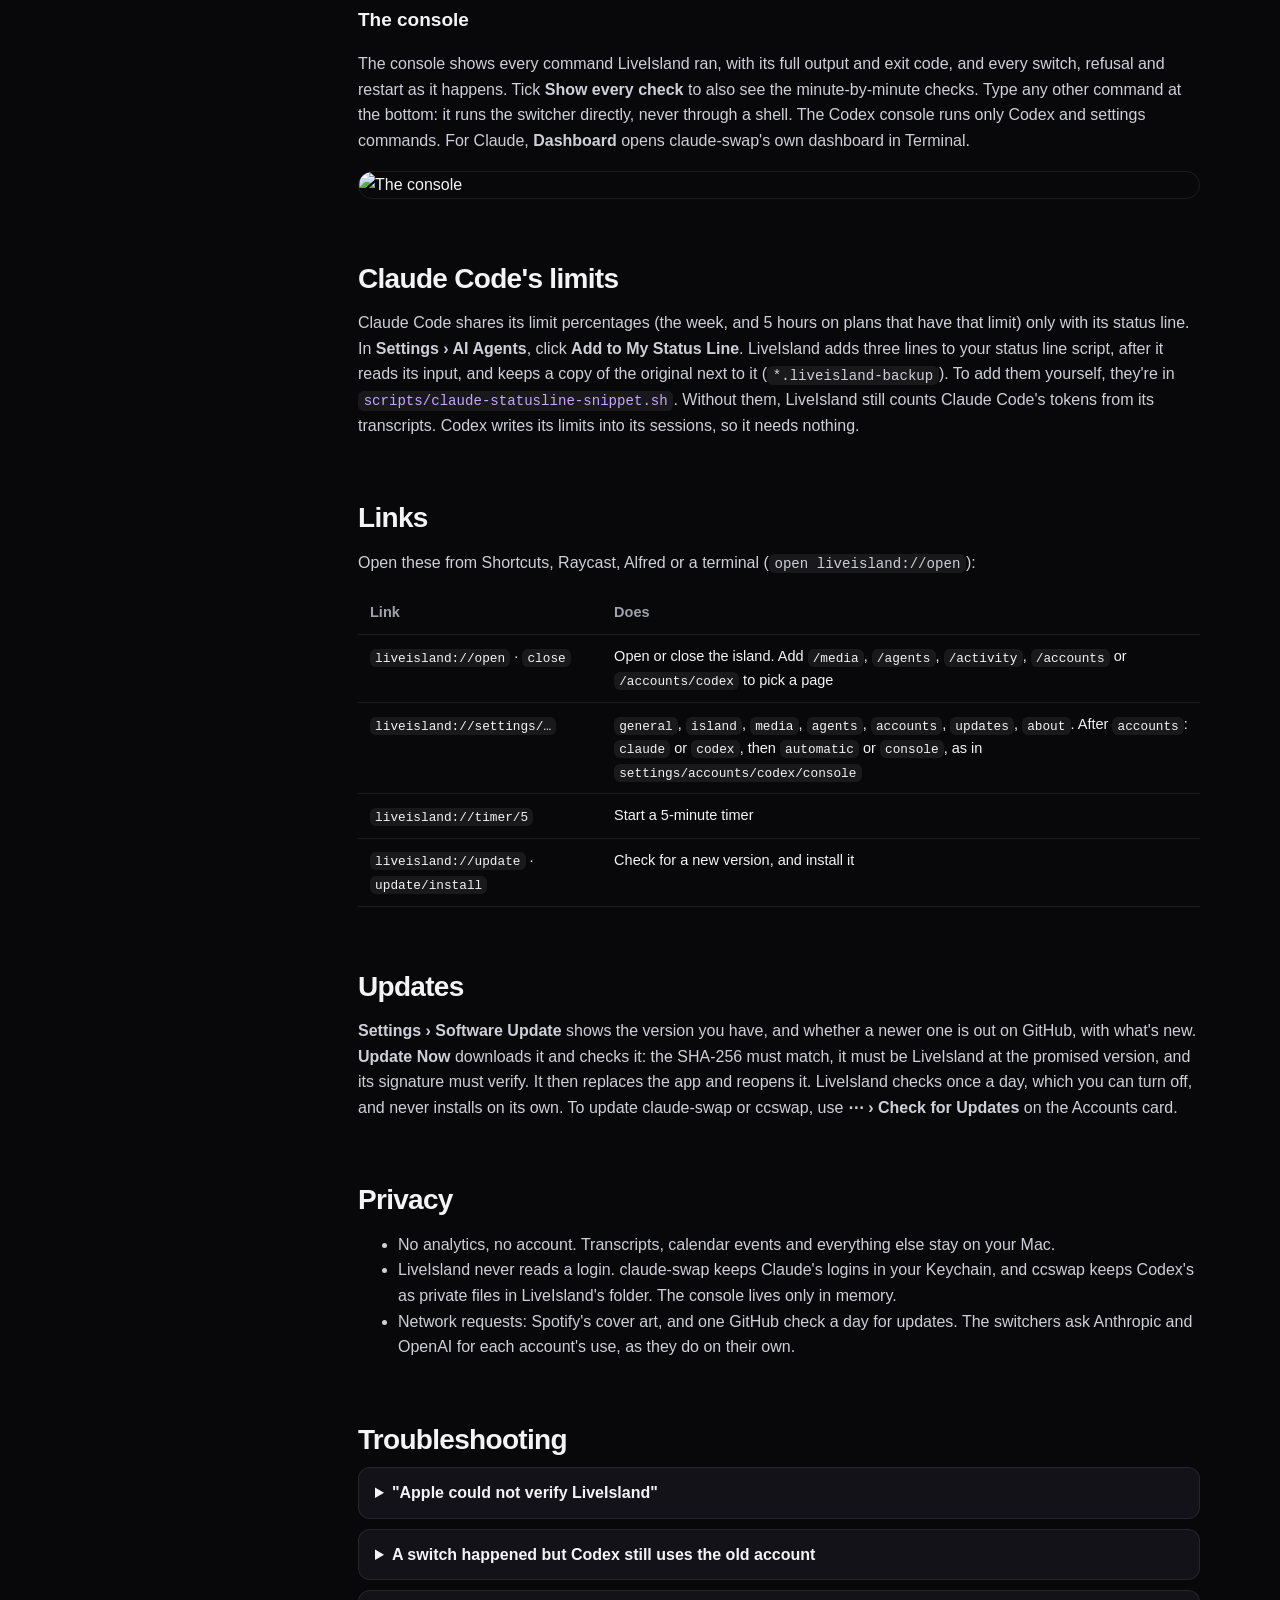
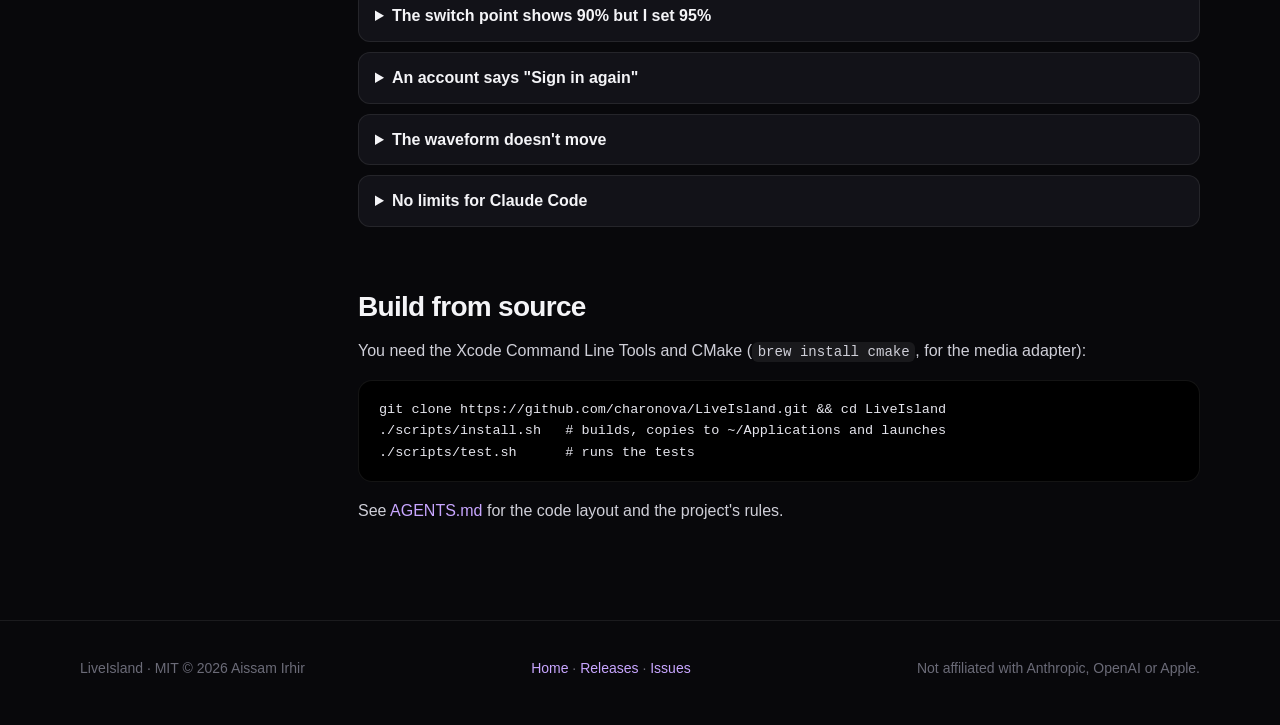
==== commit d761c1e3: "docs: limits as each plan has them Co-Authored-By: Claude Opus 5.5 <noreply@anthropic.com>" ====
--- a/docs/guide.html
+++ b/docs/guide.html
@@ -72,7 +72,7 @@
       </div>
       <ul>
         <li><b>Media</b>: any player, with a real waveform, the cover's glow, scrubbing, ±15 s, Up Next and Recently Played</li>
-        <li><b>Agents</b>: every Claude Code and Codex session (working, needs you, done, idle). Click one to jump to its window or Terminal tab, or copy its resume command. Rings show each tool's 5-hour and weekly limits</li>
+        <li><b>Agents</b>: every Claude Code and Codex session (working, needs you, done, idle). Click one to jump to its window or Terminal tab, or copy its resume command. Rings show each tool's limits: the week, 5 hours when the plan has that limit, and a model's own week</li>
         <li><b>Activity</b>: timers, calendar, battery, headphones, microphone and camera</li>
         <li><b>Accounts</b>: each account's use, with Switch and Auto (see below)</li>
       </ul>
@@ -82,7 +82,7 @@
       <p><b>Settings › Accounts</b> holds every account. A <b>Claude Code | Codex</b> switch picks the tool. The card under it shows the switcher, its version, the account in use, the last check and <b>Auto</b>; its <b>⋯</b> menu checks for updates and opens the switcher's GitHub page. Below the card are three tabs:</p>
       <div class="shot"><img src="https://raw.githubusercontent.com/charonova/LiveIsland/main/demo/settings-accounts.png" alt="Settings › Accounts on Claude Code"></div>
       <ul>
-        <li><b>Accounts</b>: a card per account with 5-hour and weekly bars and reset times. <b>Switch ★</b> marks the one with the most room. The last card adds an account</li>
+        <li><b>Accounts</b>: a card per account with a bar and reset time for each limit it has: the week, 5 hours (plans without that limit don't show it), and a model's own week such as Fable. <b>Switch ★</b> marks the one with the most room. The last card adds an account</li>
         <li><b>Automatic</b>: the switch, what the last check found, and the switcher's settings</li>
         <li><b>Console</b>: every command and switch, as text</li>
       </ul>
@@ -123,7 +123,7 @@
       <div class="shot"><img src="https://raw.githubusercontent.com/charonova/LiveIsland/main/demo/console.png" alt="The console"></div>
 
       <h2 id="limits">Claude Code's limits</h2>
-      <p>Claude Code shares its 5-hour and weekly percentages only with its status line. In <b>Settings › AI Agents</b>, click <b>Add to My Status Line</b>. LiveIsland adds three lines to your status line script, after it reads its input, and keeps a copy of the original next to it (<code>*.liveisland-backup</code>). To add them yourself, they're in <a href="https://github.com/charonova/LiveIsland/blob/main/scripts/claude-statusline-snippet.sh"><code>scripts/claude-statusline-snippet.sh</code></a>. Without them, LiveIsland still counts Claude Code's tokens from its transcripts. Codex writes its limits into its sessions, so it needs nothing.</p>
+      <p>Claude Code shares its limit percentages (the week, and 5 hours on plans that have that limit) only with its status line. In <b>Settings › AI Agents</b>, click <b>Add to My Status Line</b>. LiveIsland adds three lines to your status line script, after it reads its input, and keeps a copy of the original next to it (<code>*.liveisland-backup</code>). To add them yourself, they're in <a href="https://github.com/charonova/LiveIsland/blob/main/scripts/claude-statusline-snippet.sh"><code>scripts/claude-statusline-snippet.sh</code></a>. Without them, LiveIsland still counts Claude Code's tokens from its transcripts. Codex writes its limits into its sessions, so it needs nothing.</p>
 
       <h2 id="links">Links</h2>
       <p>Open these from Shortcuts, Raycast, Alfred or a terminal (<code>open liveisland://open</code>):</p>
